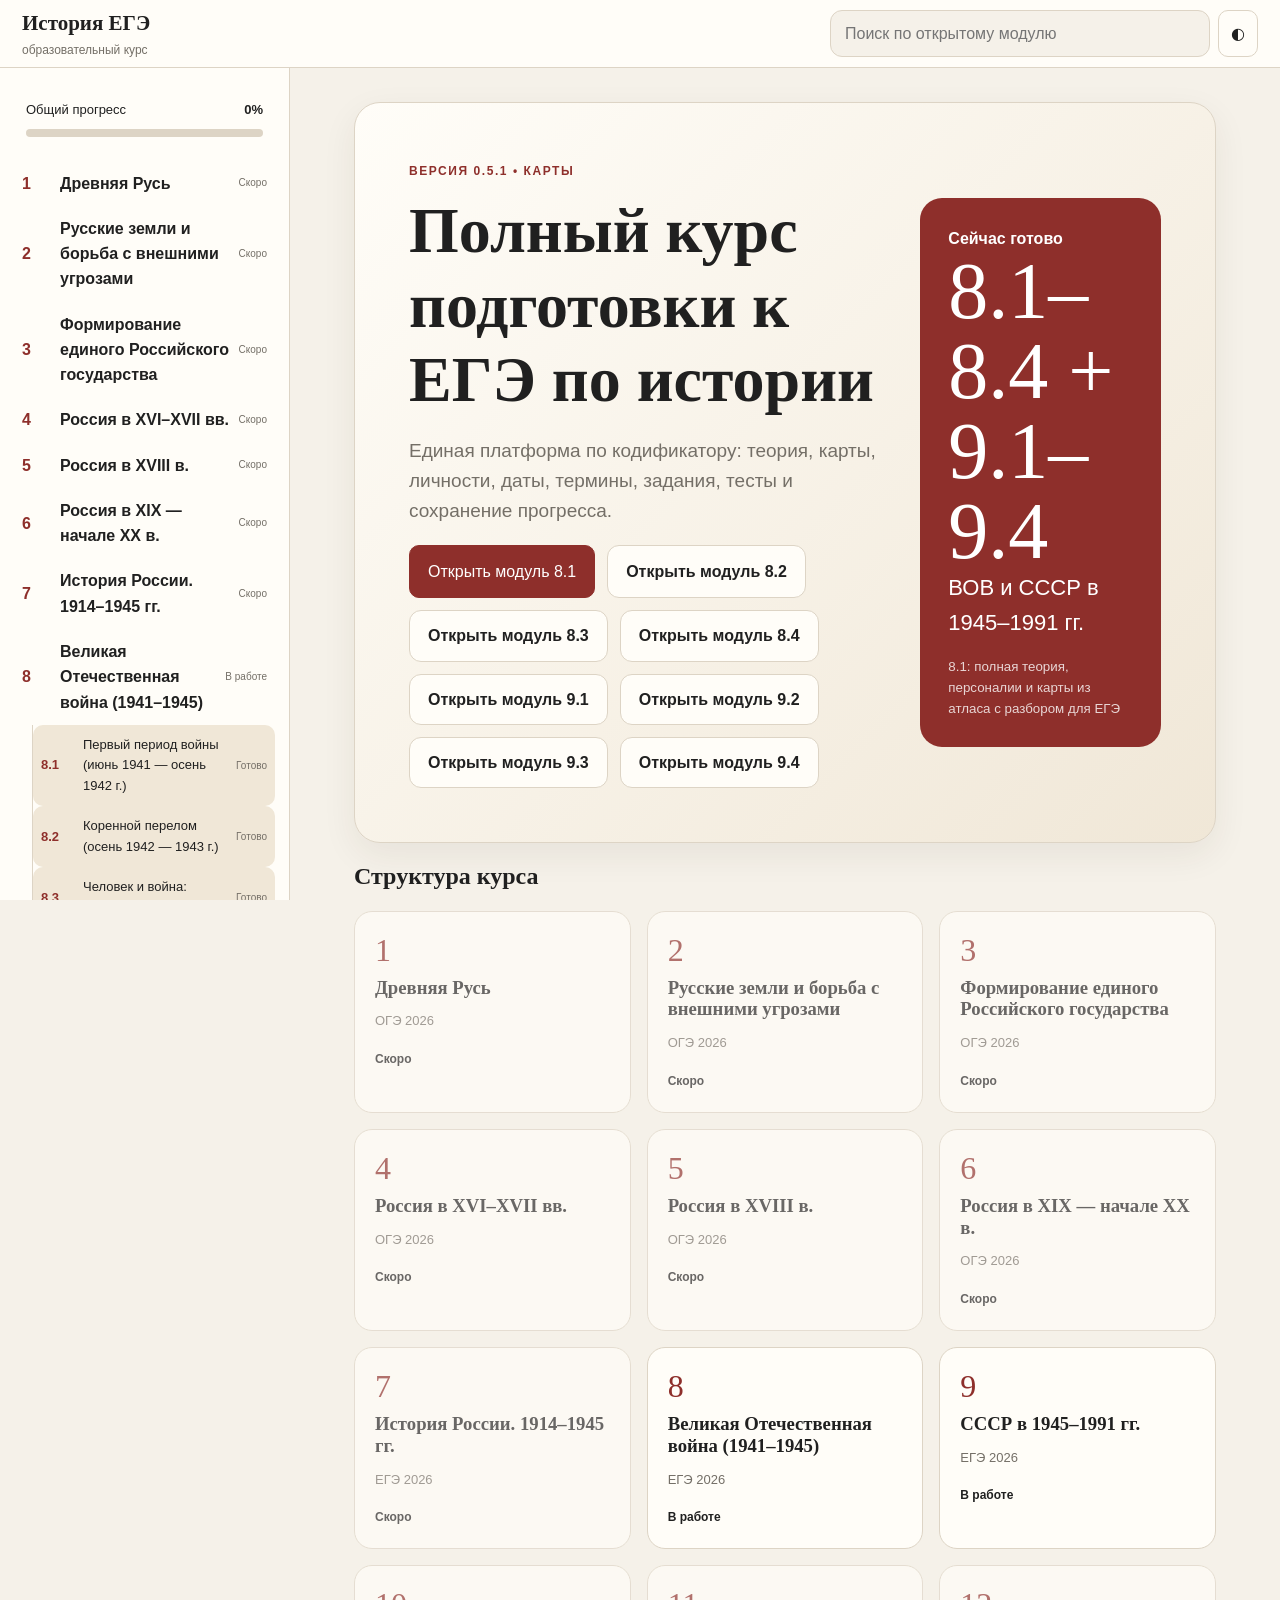
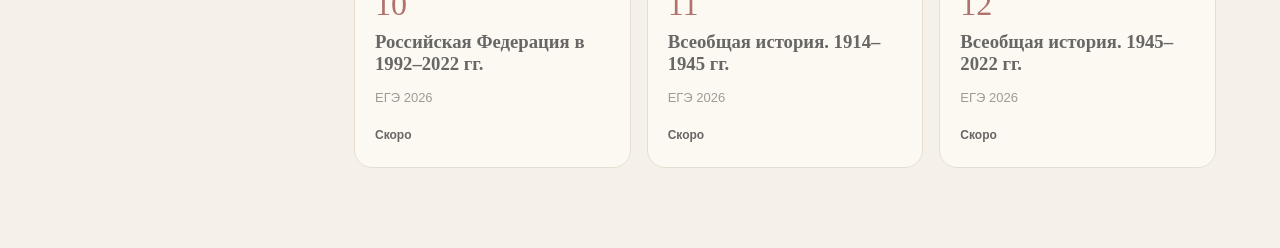
==== index.html @ 3cfba269 "Add complete module 8.4" ====
<!doctype html><html lang="ru" data-theme="light"><head>
<meta charset="utf-8"><meta name="viewport" content="width=device-width,initial-scale=1">
<title>История ЕГЭ — образовательный курс v0.5 alpha</title>
<link rel="stylesheet" href="style.css?v=20260802-clean-layout"></head><body>
<header class="topbar"><button id="menuBtn" aria-label="Меню">☰</button><div class="brand"><b>История ЕГЭ</b><span>образовательный курс</span></div><div class="top-actions"><input id="search" placeholder="Поиск по открытому модулю"><button id="theme">◐</button></div></header>
<div class="layout"><aside id="sidebar"><div class="course-progress"><div class="label"><span>Общий прогресс</span><b id="overallText">0%</b></div><div class="track"><i id="overallBar"></i></div></div><nav id="catalog"></nav><div class="source-note">Основа курса: кодификаторы ОГЭ и ЕГЭ 2026. Блоки 1–6 — ОГЭ; блоки 7–12 — ЕГЭ.</div></aside>
<main>
<section id="home" class="hero"><div><span class="eyebrow">Версия 0.5.1 • карты</span><h1>Полный курс подготовки к ЕГЭ по истории</h1><p>Единая платформа по кодификатору: теория, карты, личности, даты, термины, задания, тесты и сохранение прогресса.</p><div class="hero-actions"><button id="start81" class="primary">Открыть модуль 8.1</button><button id="start82" class="secondary">Открыть модуль 8.2</button><button id="start83" class="secondary">Открыть модуль 8.3</button><button id="start84" class="secondary">Открыть модуль 8.4</button><button id="start91" class="secondary">Открыть модуль 9.1</button><button id="start92" class="secondary">Открыть модуль 9.2</button><button id="start93" class="secondary">Открыть модуль 9.3</button><button id="start94" class="secondary">Открыть модуль 9.4</button></div></div><div class="hero-card"><b>Сейчас готово</b><strong>8.1–8.4 + 9.1–9.4</strong><span>ВОВ и СССР в 1945–1991 гг.</span><small>8.1: полная теория, персоналии и карты из атласа с разбором для ЕГЭ</small></div></section>
<section id="dashboard"><h2>Структура курса</h2><div id="moduleCards" class="module-grid"></div></section>

<section id="module81" class="hidden"><div class="module-head"><button class="backHome">← К курсу</button><span class="eyebrow">Тема кодификатора 8.1 • этап 2: карты</span><h1>Первый период Великой Отечественной войны</h1><p>Июнь 1941 — осень 1942 г.: планы сторон, тяжёлые поражения, оборонительные сражения, перестройка экономики, оккупационный режим и начало массового сопротивления.</p><div class="module-tools"><div class="progress-wrap"><span id="progressText81"></span><div class="track"><i id="bar81"></i></div></div><button class="expand" data-target="content81">Развернуть всё</button><button class="collapse" data-target="content81">Свернуть всё</button></div><div id="topicNav81" class="topic-nav"></div></div><div id="overview81"></div><div id="content81"></div><div id="summary81"></div></section>

<section id="module82" class="hidden"><div class="module-head"><button class="backHome">← К курсу</button><span class="eyebrow">Тема кодификатора 8.2 • рабочая версия</span><h1>Коренной перелом в ходе Великой Отечественной войны</h1><p>Осень 1942 — 1943 г.: Сталинград, прорыв блокады Ленинграда, Курская битва, Днепр, партизанское движение и коллаборационизм.</p><div class="module-tools"><div class="progress-wrap"><span id="progressText82"></span><div class="track"><i id="bar82"></i></div></div><button class="expand" data-target="content82">Развернуть всё</button><button class="collapse" data-target="content82">Свернуть всё</button></div><div id="topicNav82" class="topic-nav"></div></div><div id="overview82"></div><div id="content82"></div><div id="summary82"></div></section>

<section id="module83" class="hidden"><div class="module-head"><button class="backHome">← К курсу</button><span class="eyebrow">Тема кодификатора 8.3 • полный модуль</span><h1>Человек и война: единство фронта и тыла</h1><p>Мобилизация страны, эвакуация, военная экономика, труд и быт населения, наука, культура, Церковь и партизанское движение.</p><div class="module-tools"><div class="progress-wrap"><span id="progressText83"></span><div class="track"><i id="bar83"></i></div></div><button class="expand" data-target="content83">Развернуть всё</button><button class="collapse" data-target="content83">Свернуть всё</button></div><div id="topicNav83" class="topic-nav"></div></div><div id="overview83"></div><div id="content83"></div><div id="summary83"></div></section>

<section id="module84" class="hidden"><div class="module-head"><button class="backHome">← К курсу</button><span class="eyebrow">Тема кодификатора 8.4 • полный модуль</span><h1>Победа СССР в Великой Отечественной войне. Окончание Второй мировой войны</h1><p>1944 – сентябрь 1945 г.: освобождение СССР и Европы, разгром Германии и Японии, конференции союзников, создание ООН и итоги войны.</p><div class="module-tools"><div class="progress-wrap"><span id="progressText84"></span><div class="track"><i id="bar84"></i></div></div><button class="expand" data-target="content84">Развернуть всё</button><button class="collapse" data-target="content84">Свернуть всё</button></div><div id="topicNav84" class="topic-nav"></div></div><div id="overview84"></div><div id="content84"></div><div id="summary84"></div></section>
<section id="module91" class="hidden"><div class="module-head"><button id="backHome">← К курсу</button><span class="eyebrow">Тема кодификатора 9.1</span><h1>СССР в 1945–1953 гг.</h1><p>Полный учебный модуль: общество, экономика, политическая система, идеология и внешняя политика.</p><div class="module-tools"><div class="progress-wrap"><span id="progressText"></span><div class="track"><i id="bar"></i></div></div><button id="expand">Развернуть всё</button><button id="collapse">Свернуть всё</button></div><div id="topicNav" class="topic-nav"></div></div><div id="content"></div></section>

<section id="module92" class="hidden"><div class="module-head"><button class="backHome">← К курсу</button><span class="eyebrow">Тема кодификатора 9.2</span><h1>СССР в середине 1950-х — первой половине 1960-х гг.</h1><p>Изменения политической системы, социально-экономическое развитие, наука и культура периода «оттепели».</p><div class="module-tools"><div class="progress-wrap"><span id="progressText92"></span><div class="track"><i id="bar92"></i></div></div><button class="expand" data-target="content92">Развернуть всё</button><button class="collapse" data-target="content92">Свернуть всё</button></div><div id="topicNav92" class="topic-nav"></div></div><div id="overview92"></div><div id="content92"></div><div id="summary92"></div></section>

<section id="module93" class="hidden"><div class="module-head"><button class="backHome">← К курсу</button><span class="eyebrow">Тема кодификатора 9.3</span><h1>Советское государство и общество в середине 1960-х — начале 1980-х гг.</h1><p>Политический курс Л. И. Брежнева, экономические реформы и застойные тенденции, общество, наука, культура, диссиденты и внешняя политика.</p><div class="module-tools"><div class="progress-wrap"><span id="progressText93"></span><div class="track"><i id="bar93"></i></div></div><button class="expand" data-target="content93">Развернуть всё</button><button class="collapse" data-target="content93">Свернуть всё</button></div><div id="topicNav93" class="topic-nav"></div></div><div id="overview93"></div><div id="content93"></div><div id="summary93"></div></section>

<section id="module94" class="hidden"><div class="module-head"><button class="backHome">← К курсу</button><span class="eyebrow">Тема кодификатора 9.4</span><h1>Политика перестройки. Распад СССР (1985–1991 гг.)</h1><p>Реформы М. С. Горбачёва, гласность, демократизация, экономический кризис, национальные движения, ГКЧП и прекращение существования СССР.</p><div class="module-tools"><div class="progress-wrap"><span id="progressText94"></span><div class="track"><i id="bar94"></i></div></div><button class="expand" data-target="content94">Развернуть всё</button><button class="collapse" data-target="content94">Свернуть всё</button></div><div id="topicNav94" class="topic-nav"></div></div><div id="overview94"></div><div id="content94"></div><div id="summary94"></div></section>
</main></div>
<script src="data/catalog.js"></script><script src="data/module-8-1.js"></script><script src="data/visuals-8-1.js"></script><script src="data/module-8-2.js"></script><script src="data/visuals-8-2.js"></script><script src="data/module-8-3.js"></script><script src="data/visuals-8-3.js"></script><script src="data/module-8-4.js"></script><script src="data/visuals-8-4.js"></script><script src="data/module-9-1.js"></script><script src="data/visuals-9-1.js"></script><script src="data/module-9-2.js"></script><script src="data/module-9-3.js"></script><script src="data/visuals-9-3.js"></script><script src="data/module-9-4.js"></script><script src="data/visuals-9-4.js"></script><script src="app.js"></script></body></html>
---- style.css ----
:root{
  --bg:#f5f1e9;--panel:#fffdf8;--card:#fffdf8;--text:#202020;--muted:#746f67;
  --line:#ddd4c5;--accent:#8e2f2b;--accent2:#c7a65a;--soft:#f0e7d7;
  --shadow:0 12px 35px #3b2d1812
}
html[data-theme=dark]{--bg:#181817;--panel:#242321;--card:#242321;--text:#f3eee5;--muted:#b9b1a6;--line:#443f38;--soft:#302d28;--shadow:none}
*{box-sizing:border-box}
html{scroll-behavior:smooth}
body{margin:0;font:16px/1.58 Inter,Arial,sans-serif;background:var(--bg);color:var(--text)}
button,input,textarea{font:inherit}
button{border:1px solid var(--line);background:var(--panel);color:var(--text);padding:9px 12px;border-radius:10px;cursor:pointer}

.topbar{height:68px;position:sticky;top:0;z-index:20;display:flex;align-items:center;gap:16px;padding:0 22px;background:var(--panel);border-bottom:1px solid var(--line)}
#menuBtn{display:none}.brand{display:flex;flex-direction:column;min-width:220px}.brand b{font-family:Georgia,serif;font-size:21px}.brand span{font-size:12px;color:var(--muted)}
.top-actions{margin-left:auto;display:flex;gap:8px}.top-actions input{width:min(380px,38vw);padding:10px 14px;border:1px solid var(--line);border-radius:12px;background:var(--bg);color:var(--text)}
.layout{display:grid;grid-template-columns:290px minmax(0,1fr);min-height:calc(100vh - 68px)}
aside{position:sticky;top:68px;height:calc(100vh - 68px);overflow:auto;background:var(--panel);border-right:1px solid var(--line);padding:20px 14px}
.course-progress{padding:12px;margin-bottom:12px}.label{display:flex;justify-content:space-between;font-size:13px}.track{height:8px;background:var(--line);border-radius:9px;overflow:hidden;margin-top:8px}.track i{display:block;height:100%;width:0;background:var(--accent);transition:.3s}
.catalog-group>button,.children button{width:100%;display:grid;grid-template-columns:38px minmax(0,1fr) auto;align-items:center;text-align:left;border:0;background:transparent;padding:10px 8px}.catalog-group button:hover{background:var(--soft)}.catalog-group span{font-weight:800;color:var(--accent)}.catalog-group em{font-style:normal;font-size:10px;color:var(--muted)}
.children{margin-left:18px;border-left:1px solid var(--line)}.children button{font-size:13px;grid-template-columns:42px minmax(0,1fr) auto}.children .ready{background:var(--soft)}.source-note{font-size:11px;color:var(--muted);padding:16px;border-top:1px solid var(--line);margin-top:16px}
main{min-width:0;padding:34px clamp(20px,5vw,76px) 80px}
main>section[id^="module"]{width:100%;min-width:0;max-width:100%}
.hidden,.search-hidden{display:none!important}

h1,h2,h3{font-family:Georgia,serif;line-height:1.16}
.hero{display:grid;grid-template-columns:1.4fr .7fr;gap:30px;align-items:center;min-height:430px;padding:54px;border:1px solid var(--line);border-radius:26px;background:linear-gradient(135deg,var(--panel),var(--soft));box-shadow:var(--shadow)}
.hero h1{font-size:clamp(38px,5vw,68px);margin:12px 0}.hero p{font-size:19px;color:var(--muted);max-width:760px}.eyebrow{text-transform:uppercase;letter-spacing:.13em;font-size:12px;font-weight:800;color:var(--accent)}
.primary{background:var(--accent);color:#fff;border-color:var(--accent);padding:13px 18px}.secondary{border:1px solid var(--line);background:var(--card);color:var(--text);padding:12px 18px;border-radius:12px;font-weight:700}.hero-actions{display:flex;gap:12px;flex-wrap:wrap}
.hero-card{min-height:260px;border-radius:22px;background:var(--accent);color:#fff;padding:28px;display:flex;flex-direction:column;justify-content:center}.hero-card strong{font:80px/1 Georgia}.hero-card span{font-size:22px}.hero-card small{margin-top:15px;opacity:.8}
.module-grid{display:grid;grid-template-columns:repeat(auto-fit,minmax(230px,1fr));gap:16px}.module-card{background:var(--panel);border:1px solid var(--line);border-radius:18px;padding:20px;min-height:180px}.module-card>span{font:32px Georgia;color:var(--accent)}.module-card h3{margin:8px 0}.module-card p{color:var(--muted);font-size:13px}.module-card b{font-size:12px}.module-card.planned{opacity:.66}

.module-head{padding-bottom:24px}.module-head h1{font-size:48px;margin:10px 0;overflow-wrap:anywhere}.module-tools{display:flex;gap:10px;align-items:center;flex-wrap:wrap}.progress-wrap{flex:1;min-width:260px}.topic-nav{display:flex;gap:7px;flex-wrap:wrap;margin-top:18px}.topic-nav a{width:34px;height:34px;display:grid;place-items:center;border:1px solid var(--line);border-radius:50%;color:var(--text);text-decoration:none}
.topic{width:100%;min-width:0;background:var(--panel);border:1px solid var(--line);border-radius:18px;margin:14px 0;box-shadow:var(--shadow);overflow:hidden}.topic summary{display:grid;grid-template-columns:auto auto minmax(0,1fr);gap:14px;align-items:center;padding:20px;cursor:pointer}.topic summary h2{margin:0;font-size:24px}.topic summary small{color:var(--muted)}.check{width:20px;height:20px}.num{font:bold 24px Georgia;color:var(--accent)}
.body{min-width:0;padding:0 24px 28px}.code,.box,.ege,.question{border:1px solid var(--line);background:var(--soft);border-radius:14px;padding:16px;margin:16px 0}.code h4,.box h4{margin:0 0 8px}.source{font-size:12px;color:var(--muted);border-top:1px solid var(--line);padding-top:8px}.text p{font-size:17px}.grid{display:grid;grid-template-columns:repeat(2,minmax(0,1fr));gap:14px}.ege{border-left:5px solid var(--accent2)}.question textarea{width:100%;min-height:90px;margin-top:8px;padding:10px;border:1px solid var(--line);border-radius:10px;background:var(--panel);color:var(--text)}

/* Shared visual system: every source, map or photograph occupies one full row. */
.visuals{display:flex;flex-direction:column;align-items:stretch;gap:20px;width:100%;min-width:0;margin:20px 0}
.visuals>*{flex:0 0 auto;width:100%;max-width:100%;min-width:0;margin:0}
.map-figure,.photo-figure{display:grid;grid-template-columns:minmax(0,1.25fr) minmax(300px,.75fr);overflow:hidden;background:var(--panel);border:1px solid var(--line);border-radius:18px}
.map-figure .media-open,.photo-figure .media-open{position:relative;display:flex;align-items:center;justify-content:center;width:100%;min-width:0;min-height:340px;padding:16px;border:0;border-right:1px solid var(--line);background:#eee8dc;cursor:zoom-in;overflow:hidden}
.map-figure .media-open img,.photo-figure .media-open img{display:block;width:100%;max-width:100%;height:auto;max-height:680px;object-fit:contain;background:#eee8dc}
.map-figure .media-open span,.photo-figure .media-open span{position:absolute;right:14px;bottom:14px;padding:8px 12px;border-radius:999px;background:rgba(25,22,19,.82);color:#fff;font-size:.82rem;font-weight:700}
.map-figure figcaption,.photo-figure figcaption{display:flex;flex-direction:column;gap:14px;width:100%;min-width:0;padding:24px;color:var(--text);overflow-wrap:break-word;word-break:normal}
.map-figure figcaption h4,.photo-figure figcaption h4{margin:0;font-family:Georgia,serif;font-size:1.45rem;line-height:1.15;color:var(--text)}.map-figure figcaption>p,.photo-figure figcaption>p{margin:0;color:var(--muted);font-size:.95rem;line-height:1.55}
.map-reading,.map-ege{display:block;width:100%;min-width:0;padding:16px;border-radius:14px;background:var(--soft);color:var(--text);writing-mode:horizontal-tb;overflow-wrap:break-word;word-break:normal}.map-reading b,.map-ege b{display:block;margin-bottom:6px;color:var(--accent);text-transform:uppercase;letter-spacing:.06em;font-size:.78rem}.map-ege{border-left:4px solid var(--accent)}
.document-card{display:block;width:100%;min-width:0;padding:28px;border:1px solid var(--line);border-radius:18px;background:linear-gradient(135deg,var(--soft),var(--panel));box-shadow:var(--shadow);overflow-wrap:break-word}.document-label{margin-bottom:10px;color:var(--accent);font-size:.78rem;font-weight:800;letter-spacing:.12em;text-transform:uppercase}.document-card h3{margin:0 0 6px;font-size:1.65rem}.document-card time{color:var(--muted);font-weight:700}.document-card blockquote{margin:20px 0;padding:18px 22px;border-left:5px solid var(--accent);background:var(--panel);font:italic 1.3rem/1.55 Georgia,serif}.document-analysis{margin:14px 0;padding:16px;border-radius:14px;background:var(--panel);border:1px solid var(--line)}.document-analysis b{color:var(--accent);text-transform:uppercase;letter-spacing:.06em;font-size:.78rem}.document-analysis p{margin:7px 0 0}.document-card small{display:block;margin-top:12px;color:var(--muted)}
.media-modal{position:fixed;inset:0;z-index:9999;display:none;align-items:center;justify-content:center;padding:28px;background:rgba(15,13,11,.92)}.media-modal.open{display:flex}.media-modal img{display:block;max-width:96vw;max-height:92vh;object-fit:contain;box-shadow:0 20px 70px rgba(0,0,0,.45)}.media-close{position:fixed;right:20px;top:18px;width:48px;height:48px;border-radius:50%;border:1px solid rgba(255,255,255,.35);background:rgba(0,0,0,.4);color:#fff;font-size:2rem;cursor:pointer}.modal-open{overflow:hidden}

.learning-overview,.final-block{background:var(--panel);border:1px solid var(--line);border-radius:20px;padding:24px;margin:0 0 20px;box-shadow:var(--shadow)}.learning-overview>p,.test-intro{color:var(--muted);max-width:850px}
.timeline{display:grid;grid-template-columns:repeat(auto-fit,minmax(220px,1fr));gap:10px;margin-top:16px}.timeline>div{min-width:0;border-left:4px solid var(--accent);background:var(--soft);padding:12px;border-radius:8px}.timeline time{display:block;font-weight:800;color:var(--accent);margin-bottom:7px}.timeline span{display:block;line-height:1.35}
.significance{margin:16px 0;padding:18px;border-left:5px solid #7b5c98;background:rgba(123,92,152,.08);border-radius:12px}.significance p{margin:6px 0 0}
.remember-grid,.terms-grid{display:grid;grid-template-columns:repeat(auto-fit,minmax(240px,1fr));gap:12px}.remember-grid>div,.terms-grid details{padding:16px;border-radius:14px;background:var(--soft);border:1px solid var(--line)}.terms-grid summary{cursor:pointer;font-weight:800}.terms-grid p{margin:10px 0 0;color:var(--muted)}
.persons-grid{display:grid;grid-template-columns:repeat(2,minmax(0,1fr));gap:16px;margin-top:20px}.person-ege{background:var(--panel);border:1px solid rgba(101,76,56,.18);border-radius:18px;padding:20px;box-shadow:0 8px 24px rgba(73,52,35,.06)}.person-ege h3{margin:0 0 12px;font-size:1.08rem;line-height:1.3;color:var(--text)}.person-ege p{margin:8px 0;line-height:1.55}.person-ege-note{padding-top:10px;border-top:1px solid rgba(101,76,56,.12);color:var(--muted)}
.test-block fieldset{border:1px solid var(--line);border-radius:16px;padding:18px;margin:14px 0}.test-block legend{font-weight:800;padding:0 8px}.test-block label{display:flex;gap:10px;align-items:flex-start;padding:9px;border-radius:10px;cursor:pointer}.test-block label:hover{background:var(--soft)}.test-feedback{margin-top:10px;font-weight:700}.test-block fieldset.ok{border-color:#4d9b6d;background:rgba(77,155,109,.07)}.test-block fieldset.bad{border-color:#bc5c5c;background:rgba(188,92,92,.07)}.test-result{font-size:1.1rem;font-weight:800;margin-top:14px}

/* Preserve textbook illustration proportions in post-war modules. */
#module93 .photo-figure img,#module94 .photo-figure img{object-fit:contain;background:#eee8dc}
#module93 .photo-figure figcaption::after,#module94 .photo-figure figcaption::after{content:"Источник: учебник истории России, 11 класс";font-weight:600;color:var(--accent)}

@media(max-width:900px){
  #menuBtn{display:block}.layout{grid-template-columns:1fr}aside{position:fixed;z-index:30;left:-310px;width:290px;transition:.25s;box-shadow:0 0 50px #0005}aside.open{left:0}.hero{grid-template-columns:1fr;padding:28px}.grid{grid-template-columns:1fr}.top-actions input{width:42vw}.brand{min-width:auto}main{padding:24px 16px 60px}
  .map-figure,.photo-figure{grid-template-columns:1fr}.map-figure .media-open,.photo-figure .media-open{min-height:240px;border-right:0;border-bottom:1px solid var(--line)}.map-figure figcaption,.photo-figure figcaption{padding:18px}.document-card{padding:20px}
}
@media(max-width:760px){.persons-grid{grid-template-columns:1fr}.person-ege{padding:17px}}
@media(max-width:560px){.brand span{display:none}.top-actions input{display:none}.hero h1{font-size:38px}.module-head h1{font-size:36px}.topic summary{grid-template-columns:auto auto minmax(0,1fr);padding:14px}.topic summary h2{font-size:19px}.body{padding:0 14px 20px}}

/* Module 8.3 final release: documents, personalities and exam practice. */
.document-significance{margin:14px 0;padding:16px;border-left:4px solid #7b5c98;border-radius:12px;background:rgba(123,92,152,.08)}
.document-significance b{display:block;margin-bottom:6px;color:#684d82;text-transform:uppercase;letter-spacing:.06em;font-size:.78rem}
.document-significance p{margin:0;line-height:1.55}
.document-check{margin-top:14px;padding:14px 16px;border:1px solid var(--line);border-radius:12px;background:var(--panel)}
.document-check summary,.person-check summary,.expanded-task summary{cursor:pointer;font-weight:800;color:var(--accent)}
.document-check p,.person-check p{margin:10px 0}
.document-answer,.person-check>div{padding:10px 12px;border-radius:10px;background:var(--soft)}
.persons-grid-rich{grid-template-columns:repeat(auto-fit,minmax(300px,1fr))}
.person-ege-rich{display:grid;grid-template-columns:88px minmax(0,1fr);gap:16px;align-items:start;padding:0;overflow:hidden}
.person-content{padding:18px 18px 18px 0;min-width:0}
.person-monogram{width:88px;min-height:100%;display:grid;place-items:center;padding:18px 8px;background:linear-gradient(145deg,var(--accent),#8e644e);color:#fff;font:700 1.55rem Georgia,serif;letter-spacing:.08em}
.person-media{position:relative;width:88px;height:100%;min-height:170px;padding:0;border:0;border-right:1px solid var(--line);border-radius:0;background:var(--soft);overflow:hidden;cursor:zoom-in}
.person-media img{display:block;width:100%;height:100%;object-fit:cover}
.person-media span{position:absolute;left:6px;right:6px;bottom:7px;padding:5px;border-radius:8px;background:rgba(20,16,13,.78);color:#fff;font-size:.68rem}
.person-check{margin-top:12px;padding:12px;border:1px solid var(--line);border-radius:12px;background:var(--soft)}
.expanded-list{display:flex;flex-direction:column;gap:10px}
.expanded-task{padding:15px 17px;border:1px solid var(--line);border-radius:14px;background:var(--soft)}
.expanded-answer{margin-top:12px;padding:14px;border-left:4px solid var(--accent2);border-radius:10px;background:var(--panel)}
.expanded-answer p{margin:7px 0 0;line-height:1.6}
.quick83{background:linear-gradient(135deg,var(--panel),var(--soft))}
.quick-grid{display:grid;grid-template-columns:repeat(auto-fit,minmax(240px,1fr));gap:11px;margin-top:16px}
.quick-grid>div{padding:14px 15px;border-left:4px solid var(--accent);border-radius:10px;background:var(--panel);line-height:1.45}
.completion83{text-align:center}
.completion83 p{max-width:700px;margin:0 auto 18px;color:var(--muted)}
.completion83 .primary.completed{background:#397b55;border-color:#397b55}
.completion-status{min-height:24px;margin-top:12px;font-weight:700;color:#397b55}
@media(max-width:640px){.person-ege-rich{grid-template-columns:70px minmax(0,1fr)}.person-monogram,.person-media{width:70px}.person-content{padding:15px 14px 15px 0}.quick-grid{grid-template-columns:1fr}}
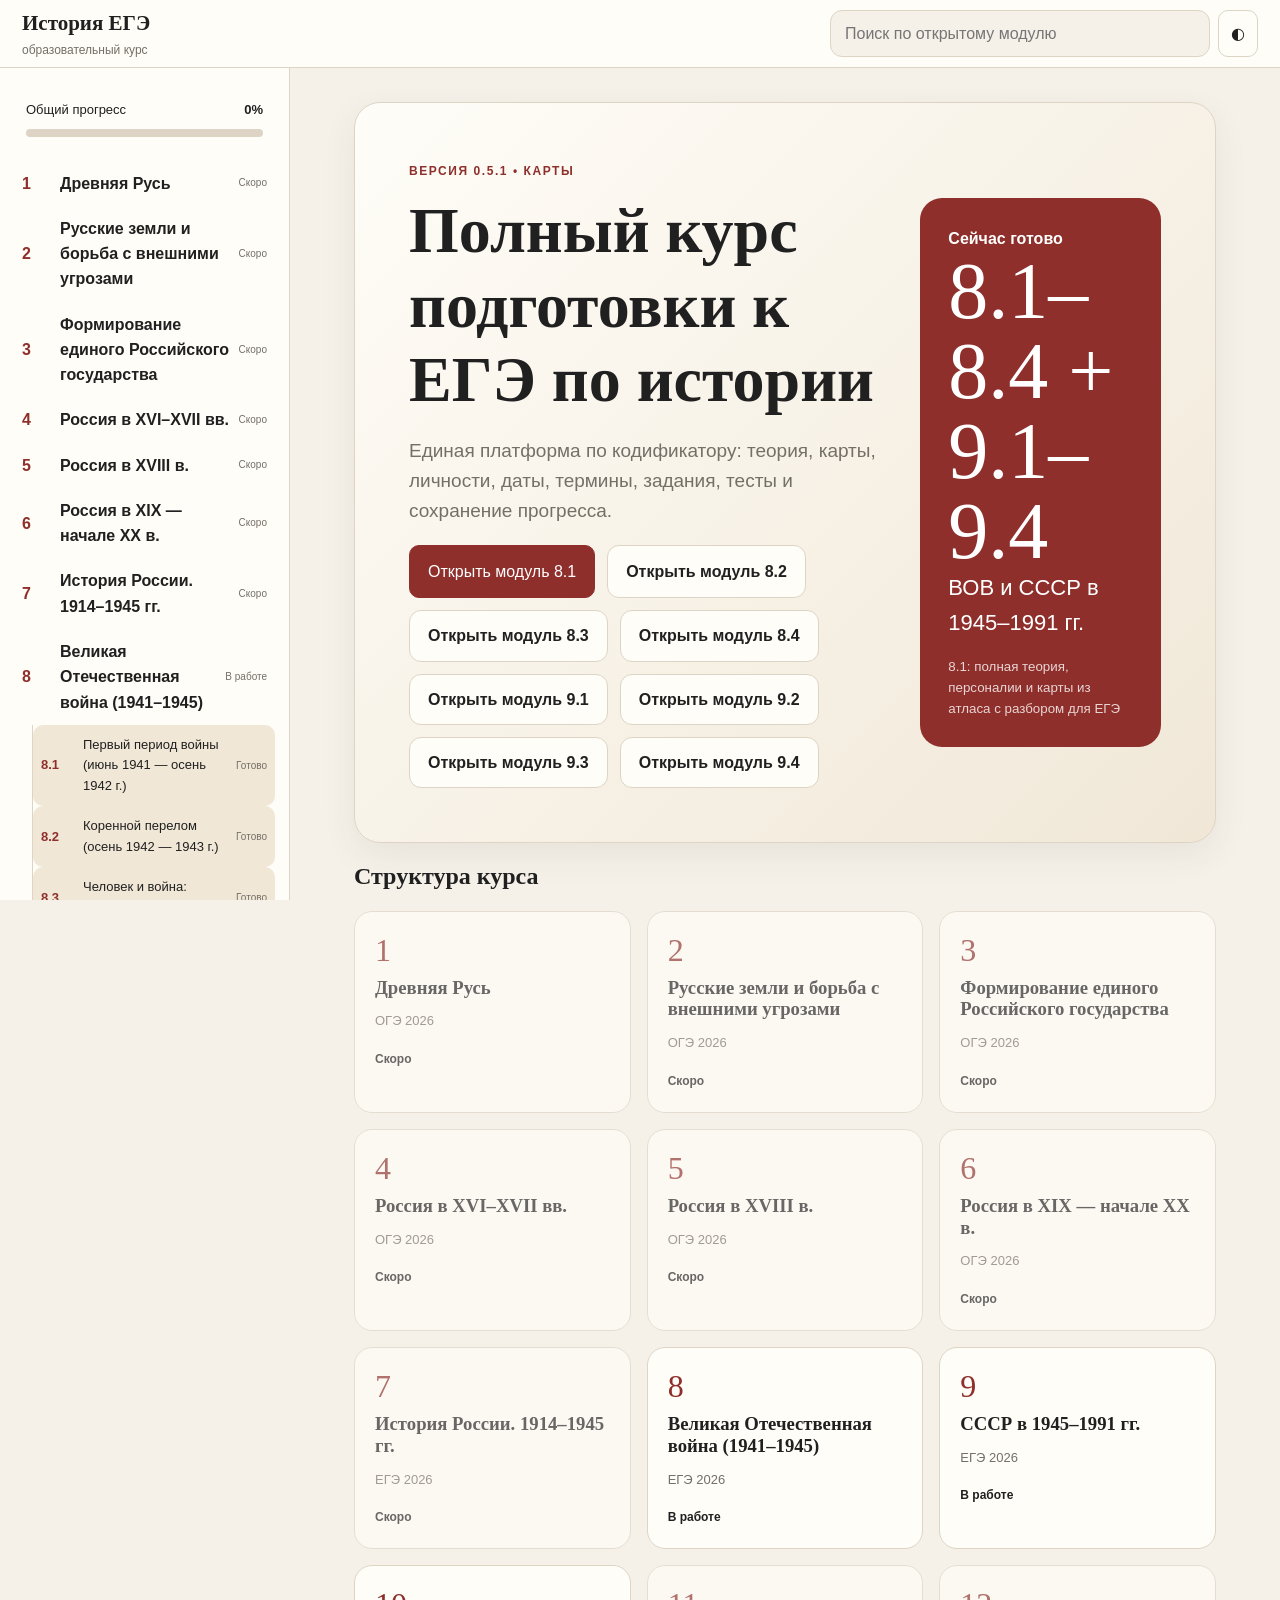
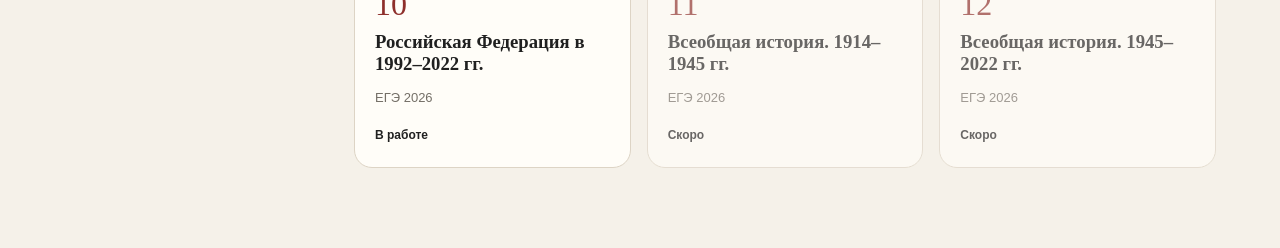
==== commit b074cb03: "Add module 10.1 container" ====
--- a/index.html
+++ b/index.html
@@ -22,5 +22,18 @@
 <section id="module93" class="hidden"><div class="module-head"><button class="backHome">← К курсу</button><span class="eyebrow">Тема кодификатора 9.3</span><h1>Советское государство и общество в середине 1960-х — начале 1980-х гг.</h1><p>Политический курс Л. И. Брежнева, экономические реформы и застойные тенденции, общество, наука, культура, диссиденты и внешняя политика.</p><div class="module-tools"><div class="progress-wrap"><span id="progressText93"></span><div class="track"><i id="bar93"></i></div></div><button class="expand" data-target="content93">Развернуть всё</button><button class="collapse" data-target="content93">Свернуть всё</button></div><div id="topicNav93" class="topic-nav"></div></div><div id="overview93"></div><div id="content93"></div><div id="summary93"></div></section>
 
 <section id="module94" class="hidden"><div class="module-head"><button class="backHome">← К курсу</button><span class="eyebrow">Тема кодификатора 9.4</span><h1>Политика перестройки. Распад СССР (1985–1991 гг.)</h1><p>Реформы М. С. Горбачёва, гласность, демократизация, экономический кризис, национальные движения, ГКЧП и прекращение существования СССР.</p><div class="module-tools"><div class="progress-wrap"><span id="progressText94"></span><div class="track"><i id="bar94"></i></div></div><button class="expand" data-target="content94">Развернуть всё</button><button class="collapse" data-target="content94">Свернуть всё</button></div><div id="topicNav94" class="topic-nav"></div></div><div id="overview94"></div><div id="content94"></div><div id="summary94"></div></section>
+  <section id="module101" class="hidden">
+<div class="module-head">
+<button class="backHome">← К курсу</button>
+<span class="eyebrow">Тема кодификатора 10.1</span>
+<h1>Становление новой России (1990-е гг.)</h1>
+<p>Политическое развитие, экономические реформы и социальные изменения России в 1990-е годы.</p>
+</div>
+
+<div id="overview101"></div>
+<div id="content101"></div>
+<div id="summary101"></div>
+
+</section>
 </main></div>
-<script src="data/catalog.js"></script><script src="data/module-8-1.js"></script><script src="data/visuals-8-1.js"></script><script src="data/module-8-2.js"></script><script src="data/visuals-8-2.js"></script><script src="data/module-8-3.js"></script><script src="data/visuals-8-3.js"></script><script src="data/module-8-4.js"></script><script src="data/visuals-8-4.js"></script><script src="data/module-9-1.js"></script><script src="data/visuals-9-1.js"></script><script src="data/module-9-2.js"></script><script src="data/module-9-3.js"></script><script src="data/visuals-9-3.js"></script><script src="data/module-9-4.js"></script><script src="data/visuals-9-4.js"></script><script src="app.js"></script></body></html>
+<script src="data/catalog.js"></script><script src="data/module-8-1.js"></script><script src="data/visuals-8-1.js"></script><script src="data/module-8-2.js"></script><script src="data/visuals-8-2.js"></script><script src="data/module-8-3.js"></script><script src="data/visuals-8-3.js"></script><script src="data/module-8-4.js"></script><script src="data/visuals-8-4.js"></script><script src="data/module-9-1.js"></script><script src="data/visuals-9-1.js"></script><script src="data/module-9-2.js"></script><script src="data/module-9-3.js"></script><script src="data/visuals-9-3.js"></script><script src="data/module-9-4.js"></script><script src="data/visuals-9-4.js"></script><script src="data/module-10-1.js"></script><script src="data/visuals-10-1.js"></script><script src="app.js"></script></body></html>
